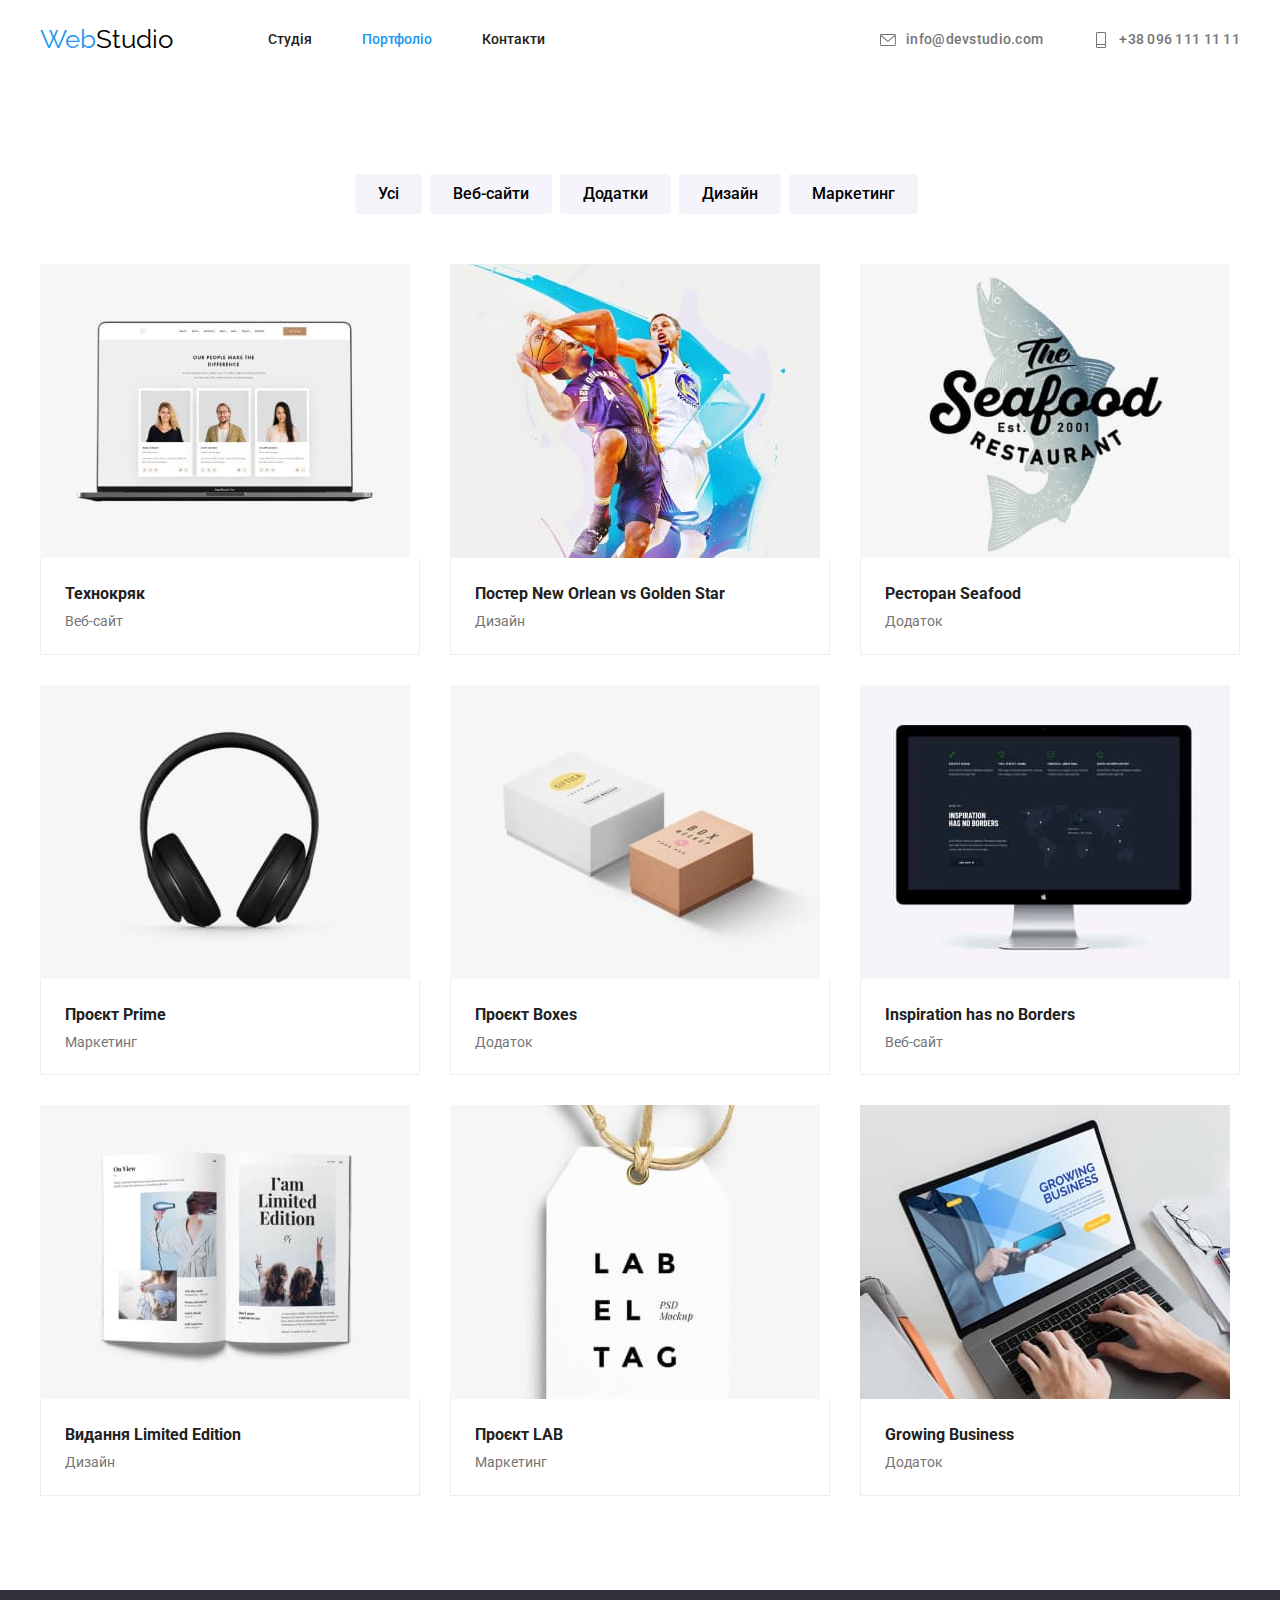
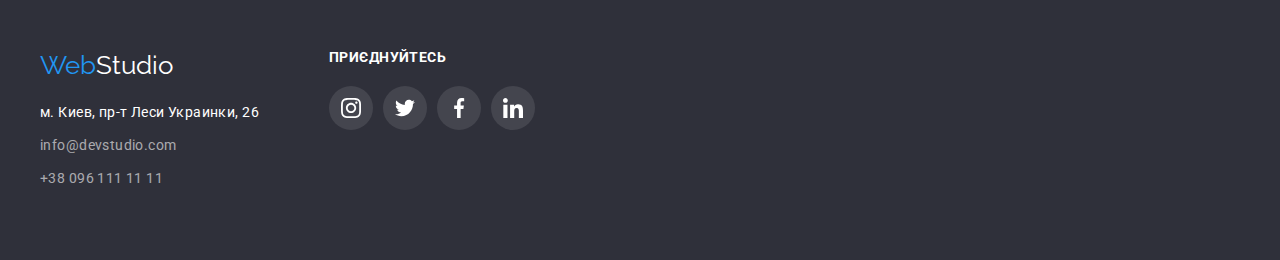
==== portfolio.html @ ed836185 "№" ====
<!DOCTYPE html>
<html lang="uk">
<head>
    <meta charset="UTF-8">
    <meta http-equiv="X-UA-Compatible" content="IE=edge">
    <meta name="viewport" content="width=device-width, initial-scale=1.0">
    <title>WebStudio</title>
    <link rel="preconnect" href="https://fonts.googleapis.com">
    <link rel="preconnect" href="https://fonts.gstatic.com" crossorigin>
    <link href="https://fonts.googleapis.com/css2?family=Raleway:wght@700&family=Roboto:wght@400;500;700;900&display=swap" rel="stylesheet">
    <link rel="stylesheet" href="https://cdnjs.cloudflare.com/ajax/libs/modern-normalize/1.1.0/modern-normalize.min.css" integrity="sha512-wpPYUAdjBVSE4KJnH1VR1HeZfpl1ub8YT/NKx4PuQ5NmX2tKuGu6U/JRp5y+Y8XG2tV+wKQpNHVUX03MfMFn9Q==" crossorigin="anonymous" referrerpolicy="no-referrer">
    <link rel="stylesheet" href="./сss/styles.css">
</head>
<body>
    <!--Project-->
<div class="container">
    <header>
        <nav class="conteiner main-nav">
            <a href="./index.html" class="logo">Web<span class="heder-logo">Studio</span></a> 
            <ul class="site-nav list">
                <li class="item"><a href="./index.html" class="link">Студія</a></li>
                <li class="item"><a href="portfolio.html" class="link current">Портфоліо</a></li>
                <li class="item"><a href="" class="link">Контакти</a></li>
            </ul>       
<!--Contacts-->
            <ul class="contact list">
                <li class="item">
                    <a href="mailto:info@devstudio.com" class="contact mail">
                    <svg class="contact-icon">
                        <use href="./imeges/symbol-1.svg#icon-envelope"></use>
                    </svg>info@devstudio.com</a>
                </li>
                <li class="item"><a href="tel:+380961111111" class="contact tel">
                    <svg class="contact-icon">
                        <use href="./imeges/symbol-1.svg#icon-vector"></use>
                    </svg>+38 096 111 11 11</a>
                </li>
            </ul>
        </nav> 
        </header>
</div>
<!--Cnopka-->
<main>

<section class="section no-padding">
    <h1 class="visually-hidden">Портфоліо</h1>
    <div class="container">
        <ul class="cry list">
            <li class="item"><button type="button" class="button secondori links">Усі</button></li>
            <li class="item"><button type="button" class="button secondori links">Веб-сайти</button></li>
            <li class="item"><button type="button" class="button secondori links">Додатки</button></li>
            <li class="item"><button type="button" class="button secondori links">Дизайн</button></li>
            <li class="item"><button type="button" class="button secondori links">Маркетинг</button><li>
        </ul>

<!--Portfolio-->
    <ul class="portfolio-foto list">
            <li class="item-portfolio">
                <a href="">
                    <img src="./imeges/portfolio/portfol1.jpg" alt="компьютер з фотографиями людей"
                    width="370"></a>
                <div class="card-heading">
            <h2 class="title">Технокряк</h2>
            <p>Веб-сайт</p>
                </div>
            </li>

            <li class="item-portfolio"> 
                <a href="">
                    <div class="animation-card">
                        <img src="./imeges/portfolio/portfol2.jpg" alt="два баскетболiста"
                        width="370">
                        <p class="text-animation">Ресурс пропонує комплексні пропозиції з різним рівнем функціоналу та сервісів. Все це дозволить відвідувачу отримати вичерпні відомості про компанію чи приватну особу.</p>
                    </div></a>
                    <div class="card-heading">
                        <h2 class="title">Постер New Orlean vs Golden Star</h2>
                        <p>Дизайн</p>
                    </div>
                
            </li>
            <li class="item-portfolio">
                <a href="">
                    <img src="./imeges/portfolio/portfol3.jpg" alt="логотип з зображенням риби Ресторан Seafood"
                        width="370"></a> 
                <div class="card-heading">
                    <h2 class="title">Ресторан Seafood</h2>
                    <p>Додаток</p>
                </div>  
            </li>
            <li class="item-portfolio">
                <a href="">
                    <img src="./imeges/portfolio/portfol4.jpg" alt="навушники чорного кольору"
                        width="370"></a>
                <div class="card-heading">
                    <h2 class="title">Проєкт Prime</h2>
                    <p>Маркетинг</p>
                </div>
            </li> 
            <li class="item-portfolio"> 
                <a href="">
                    <img src="./imeges/portfolio/portfol5.jpg" alt=" двi циглини одна бiла друга коричнева"
                        width="370"></a>
                    <div class="card-heading">
                        <h2 class="title">Проєкт Boxes</h2>
                        <p>Додаток</p>
                    </div>
            </li>
            <li class="item-portfolio"> 
                <a href="">
                    <img src="./imeges/portfolio/portfol6.jpg" alt="монiтор экрану"
                        width="370"></a>
                    <div class="card-heading">
                        <h2 class="title">Inspiration has no Borders</h2>
                        <p>Веб-сайт</p>
                    </div>
            </li>
            <li class="item-portfolio">
                <a href="">
                    <img src="./imeges/portfolio/portfol7.jpg" alt="розгорнута книга"
                    width="370"></a>
                    <div class="card-heading">
                        <h2 class="title">Видання Limited Edition</h2>
                        <p>Дизайн</p>
                    </div>
            </li>
            <li class="item-portfolio"> 
                <a href="">
                    <img src="./imeges/portfolio/portfol8.jpg" alt="таблиця з лiтерами"
                    width="370"></a>
                    <div class="card-heading">
                        <h2 class="title">Проєкт LAB</h2>
                        <p>Маркетинг</p>
                    </div>
            </li>
            <li class="item-portfolio"> 
                <a href="">
                    <img src="./imeges/portfolio/portfol9.jpg" alt="руки людини яка працюе за компьютером"
                    width="370"></a>
                    <div class="card-heading">
                        <h2 class="title">Growing Business</h2>
                        <p>Додаток</p>
                    </div>
            </li>
        </ul>
    </div>
</section>
</main>
        <!--footer-->
    <footer class="footer">
        <div class="container">
            <div class="footer-balance">
                <a href="./index.html" class="logo">Web<span class="footer-logo">Studio</span></a>
            <address>
                <ul class=" footer-list">
                    <li class="item"><a href="https://goo.gl/maps/CPtrU1FHBa2aNyZL9" target="_blank" rel="noopener noreferrer nofollow" class="footer-adress">м. Киев, пр-т Леси Украинки, 26</a></li>
                    <li class="item"><a href="mailto:info@devstudio.com" class="footer-contact">info@devstudio.com</a></li>
                    <li class="item"><a href="tel:+380961111111" class="footer-contact">+38 096 111 11 11</a></li>
                </ul>
            </address>
            </div>
            <div class="footer-seti">
                <h2 class="footer-title">приєднуйтесь</h2>
                <ul class="icon-list">
                    <li class="footer-options"> 
                        <a href="#" class="footer-link">
                            <svg class="footer-icon">
                                <use href="./imeges/symbol-1.svg#icon-instagram"></use>
                            </svg>
                        </a>
                    </li>
                    <li class="footer-options">
                        <a href="#" class="footer-link">
                            <svg class="footer-icon">
                                <use href="./imeges/symbol-1.svg#icon-twitter"></use>
                            </svg>
                        </a>
                    </li>
                    <li class="footer-options">
                        <a href="#" class="footer-link">
                            <svg class="footer-icon">
                                <use href="./imeges/symbol-1.svg#icon-facebook"></use>
                            </svg>
                        </a>
                    </li>
                    <li class="footer-options">
                        <a href="#" class="footer-link">
                            <svg class="footer-icon">
                                <use href="./imeges/symbol-1.svg#icon-linkedin"></use>
                            </svg>
                        </a>
                    </li>
                </ul>
            </div>
        </div>
    </footer>  
</body>
</html>
---- сss/styles.css ----
/*цвет основного текста #212121 */
/*цвет вторичного текста #757575 */
/*акцент #2196F3 */
/*цвет основного фона #FFFFFF */
/* вторичный цвет фона F5F4FA */

:root {
    --primary-text-color:#212121;
    --tittle-text-color:#212121;
    --accent-color:#2196F3;
    --poragraf-color:#757575;
}

h1,
h2,
h3,
h4,
h5,
a {
    margin:0;
    padding:0;
}
ul {
    margin: 0;
    padding: 0;
}

body {
    background:#FFFFFF;
    color: #212121;
    font-family: 'Roboto', sans-serif;
    font-style: normal;
    font-size: 14px;
    line-height:1.7;
    text-decoration:none;
    margin: 0;
}

img {
    display: block;
    max-width: 100%;
    height: auto;
}
/*logo*/
.logo {
    font-family: 'Raleway';
    color: #2196F3;
    font-family:Raleway,sans-serif;
    font-size: 26px;
    line-height: 1.2;
    text-decoration:none;
}
.heder-logo{
    font-family: 'Raleway';
    color: #000000;
}

.list {
    padding: 0;
    margin: 0;
    list-style:none;
}
/* main-nav */
.main-nav{
    display: flex;
    align-items: center;
}
/*site-nav*/
.site-nav {
    font-family: 'roboto';
    display: flex;
    margin-left: 95px; ;
    
}
.site-nav .item:not(:last-child){
    margin-right: 50px;
}
.site-nav .link {
    
    display: block;
    padding-top: 32px;
    padding-bottom: 32px;

    color: #212121;
    font-weight: 500;
    font-size: 14px;
    line-height: 1.14;
    text-decoration: none;
}
    
.site-nav .link:hover,
.site-nav .link:focus { 
    color: #2196F3; 
    border-radius: 4px;
    text-decoration: none;
}

.site-nav .link.current {
    color:#2196F3;
}
/*contact*/
.contact {
    font-family: 'roboto';
    display: flex;
    margin-left: auto;
}
.contact-icon {
    content: "";
    width: 16px;
    height: 16px;
    margin-right: 10px;
    background-size: contain; 
    fill: currentColor;
}
.contact .tel {
    content: "";
    width: 100%;
    height: 100%;
    background-size: contain;
}
.contact .mail{
    content: "";
    width: 100%;
    height: 100%;
    background-size: contain;
}

.contact .item:not(:last-child){
    margin-right: 50px;
}
.contact {
    color: #757575 ;
    font-weight: 500;
    font-size: 14px;
    line-height: 1.14;
    letter-spacing: 0.02em;
}
.contact :hover,
.contact :focus {
    color: #2196F3;
}
.contact .mail:hover ,
.contact .mail:focus  {
    fill: currentColor;
}

/*fondament*/
.foundation { 
    
    font-family: 'roboto';
    font-style: normal;
    padding-top: 200px;
    padding-bottom: 200px;
    background-color: #757575;
    background-image: linear-gradient(rgba(47, 48, 58, 0.4),rgba(47, 48, 58, 0.4)),url(../imeges/img.jpg);
    max-width: 1600px;
    height: 600px;
    margin: 0 auto;
    text-align: center;
}
.foundation-title{
    display: block;
    width: 696px;
    margin: 0 auto;
    margin-top: 0;
    margin-bottom:30px;
}
.foundation-title{
    color:#FFFFFF ; 
    
    font-family: 'roboto';
    font-style: normal;
    font-weight: 900;
    font-size: 44px;
    line-height: 1.36;
    text-align: center;
    letter-spacing: 0.06em;
    text-transform: uppercase;
}

/*section featur*/
.feature.item {
    list-style: var(--point);
    flex-basis: calc((100% - 90px) / 4);
}
.feature {
    display: flex;
    gap: 30px;
}
.feature .list .item{
    width:270px;
    height: 74px;
}
.list-item::before {
    display:block ;
    content: "";
    width: 270px;
    height: 120px;
    background-size: 70px 70px;
    background-repeat: no-repeat;
    background-position: center;
    background-color: #F5F4FA;
    margin-bottom: 30px;
    
}
.icon-antenna::before{
    background-image: url(../imeges/antenna.svg);
}
.icon-clock::before{
    background-image: url(../imeges/clock.svg);
}
.icon-diagram::before{
    background-image: url(../imeges/diagram.svg) ;
}
.icon-astronaut::before{
    background-image: url(../imeges/astronaut.svg);
}

.section-title {
    padding-top: 0;
    color: #212121 ;
    margin-bottom: 50px;

    font-weight: 700;
    font-size: 36px;
    line-height: 1.2;
    text-align: center;
    text-decoration:none;
    letter-spacing: 0.03em;
}
.feature-title {
    margin-bottom: 10px;
    Font-weight: 700;
    font-size: 14px;
    line-height: 1.14;
    letter-spacing: 0.03em;
}
.feature-text{
    font-weight: 400;
    font-size: 14px;
    line-height: 1.71;
    letter-spacing: 0.03em;
}
.feature .list .title {
    color: #000000;
    font-weight: 700;
    font-size: 14px;
    line-height: 1.14;
    
}

.feature .list .link{
    color:#2196F3 ;
}

/* Занятие */
.ocupation {
    position: relative;
    display: flex;
    gap: 30px;
}

.product-actions{
    position: absolute;

    top: 76%;
    width: 370px;
    height: 70px;
    background: rgba(47, 48, 58, 0.8);
    border: 1px solid #000000;
    box-shadow: 0px 4px 4px rgba(0, 0, 0, 0.25);
    
    display: flex;

}
.box-text{
    margin-top:  27px ;
    margin-left: 30% ;

    font-weight: 700;
    font-size: 14px;
    line-height: 1.1;
    text-align: center;
    letter-spacing: 0.03em;
    text-transform: uppercase;

    color: #FFFFFF
}
.ocupation .list{
    width:370px;
    height:294px;
    
}

/*tima*/
.team {
    display: flex;
    gap: 30px;
    background: #F5F4FA;
}
.team .list .title{
    font-weight: 700;
    font-size: 18px;
    line-height: 2;
}
.team .list, .title {
    color:#212121;
}
.team .item{
    background-color: #FFFFFF;
    width: calc((100% - 90px) / 4);
    box-shadow: 0px 1px 3px rgba(0, 0, 0, 0.12), 0px 1px 1px rgba(0, 0, 0, 0.14), 0px 2px 1px rgba(0, 0, 0, 0.2);
    border-radius: 0px 0px 4px 4px;
}

.team-title{
    margin-top: 0;
    margin-bottom: 10px;
    font-weight: 500;
    font-size: 16px;
    line-height: 1.2;
    text-align: center;
    letter-spacing: 0.03em;
}
.team-text{
    font-weight: 400;
    font-size: 16px;
    line-height: 1.2;
    text-align: center;
    letter-spacing: 0.03em;
    margin-bottom: 16px;
}

.tima-foto{
    
    width: 270px;
    height: 260px;
    border-radius: 0px;
    
}
.team-heading{
    padding:30px ;
    border-bottom:1px solid #eee; 
    border-left: 1px solid #eee;
    border-right: 1px solid #eee;
}
.icon-list{
    display: flex;
    list-style:none;
    gap: 10px;
}
.team-options{
    content:"";
    width: 44px;
    height: 44px; 
    
} 

.team-link{
    display: flex;
    align-items: center; 
    justify-content: center; 
    width:100%;
    height: 100%;
    padding: 0;
    border: none;
    color:#AFB1B8;
    border-radius: 50%;
}
.team-link:hover,
.team-link:focus{
    color:#FFFFFF;
    background-color: #188CE8;
}
.team-icon{
    width: 20px; 
    height: 20px;
    fill: currentColor;
}
/* client */
.icon-list{
    display: flex;
}
.clients-options{
    content:"";
    width: 170px;
    height: 92px;
    list-style: none; 
    margin: 0 auto;
} 

.clients-link{
    display: flex;
    align-items: center; 
    justify-content: center; 
    width:100%;
    height: 100%;
    padding: 0;
    border: none;
    color:#AFB1B8;
    border: 1px solid #AFB1B8;
    border-radius: 4px;
    gap: 30px;
}
.clients-link:hover,
.clients-link:focus{
    color:#188CE8;
    border-color: #188CE8;
}
.clients-icon{
    width: 106px; 
    height: 60px;
    fill: currentColor;
}
/*button*/
.button {
    background-color: #188CE8;
    color:#FFFFFF;
    font-weight: 700;
    font-size: 16px;
    line-height: 1.8;
    text-decoration:none;
    font-family:inherit ; 
}

.button {
    cursor: pointer;
    font-family:inherit ;
    border: 1px solid transparent;
}
.button-primary {
    background-color: #188CE8;
    color: #FFFFFF;
    display: flex;
    border: 1px solid transparent;
    font-family:inherit ;
    display: inline-block;
    padding: 10px 32px; 
    border-radius: 4px;
    min-width: 216px;
    text-align: center;
}
.button-primary{
    font-family: 'Roboto';
    font-style: normal;
    font-weight: 700;
    font-size: 16px;
    line-height: 1.88;

    align-items: center;
    text-align: center;
    letter-spacing: 0.06em;
}
.button-primary:focus,
.button-primary:hover {
    background-color: #2196F3;
    color: #FFFFFF;
}

/*paragraf*/
p {
    color: #757575;
    text-decoration:none;
    margin: 0;
    padding: 0;
}
    /*cnopka*/
.cry {
    display: flex;
    justify-content: center;
    gap: 8px;
    margin-bottom: 50px;
    
}
.cry .button {
    background-color: #F5F4FA;
    color: #000000;
    padding: 6px 22px;
    font-weight: 500;
    font-size: 16px;
    line-height: 1.62;
}


.cry .list, .links:hover,
.cry .list, .links:focus { 
    background-color: #2196F3;
    color: #FFFFFF;
    box-shadow: 0px 3px 1px rgba(0, 0, 0, 0.1), 0px 1px 2px rgba(0, 0, 0, 0.08), 0px 2px 2px rgba(0, 0, 0, 0.12);
    
} 
.button.secondori.links{
    padding: 6px 22px; 
    display: inline-block;
    border-radius: 8px;
    text-align: center;
    
    border-radius: 4px;
}
/*Portfolio*/
.portfolio-foto {
    position: relative;
    display: flex;
    flex-wrap: wrap;
    gap: 30px;
    padding-bottom: 94px;
}
.portfolio-foto .item-portfolio{
    width: calc((100% - 60px) / 3);
}

.portfolio-foto .title{
    font-weight: 700;
    font-size: 16px;
    line-height: 2.0;
}
/* card */
.card-heading{
    padding:20px 24px;
    border-bottom:1px solid #eee;
    border-left: 1px solid #eee;
    border-right: 1px solid #eee;
}
.portfolio-foto .item-portfolio:hover,
.portfolio-foto .item-portfolio:focus {
    transform: translateY(0%);
    opacity: 1;
    box-shadow: 0px 1px 1px rgba(0, 0, 0, 0.12), 0px 4px 4px rgba(0, 0, 0, 0.06), 1px 4px 6px rgba(0, 0, 0, 0.16);
}

.portfolio .list .title {
    font-weight: 700;
    font-size: 18px;
    line-height: 2;
    text-decoration:none;
}
.text-animation:hover,
.text-animation:focus{
    transform: translateY(0%);
    opacity: 1;
}


.animation-card{
    position: relative;
    overflow: hidden;
    top: 0%;
    left: 0%;
    width: 370px;
    height: 294px;
}
.text-animation{
    position: absolute;
    top: 0;
    left: 0;
    padding-top: 63px;
    padding-right: 24px;
    padding-bottom: 63px;
    padding-left: 24px;
    width: 100%;
    height: 100%;
    background: rgba(33, 150, 243, 0.9);
    font-size: 18px;
    line-height: 1.56;
    color: #FFFFFF;
    transform: translateY(100%);
    opacity: 1;
    transition: transform 250ms cubic-bezier(0.4, 0, 0.2, 1),
    opacity 250ms cubic-bezier(0.4, 0, 0.2, 1);
}
a {
    text-decoration: none;
}

/*foter*/
.footer {
    padding-top: 60px;
    padding-bottom: 60px;
    background-color: #2F303A;
}
.footer-logo {
    color: #FFFFFF;
}
.footer .logo{
    display: block;
    margin-bottom: 20px;
}

.footer-list .item{
    font-family: 'Roboto';
    font-style: normal;
    list-style:none;
    margin-bottom: 9px;
}
.footer-contact{
    color:rgba(255, 255, 255, 0.6);
    font-style: normal;
    font-weight: 400;
    font-size: 14px;
    line-height: 1.7;
    letter-spacing: 0.03em;
}
.footer-adress{
    font-style: normal;
    font-weight: 400;
    font-size: 14px;
    line-height: 1.71 ;
    letter-spacing: 0.03em;
    color: #FFFFFF;    
}

.footer-title{
    font-weight: 700;
    font-size: 14px;
    line-height: 1.1;
    letter-spacing: 0.03em;
    text-transform: uppercase;
    color: #FFFFFF;
    margin-bottom: 20px;
}
.footer .container{
    display: flex;
}
.footer-options{
    content:"";
    width: 44px;
    height: 44px; 
} 

.footer .icon-list{ 
    display: flex;
    align-items: center;
}

.footer-balance{
    margin-right: 70px;
}
.footer-link{
    margin: 0;
    display: flex;
    align-items: center; 
    justify-content: center; 
    width:100%;
    height: 100%;
    padding: 0;
    border: none;
    color:#FFFFFF;
    border-radius: 50%;
    background-color: rgba(255, 255, 255, 0.1);
}
.footer-link:hover,
.footer-link:focus{
    color:#FFFFFF;
    background-color: #188CE8;
}
.footer-icon{
    width: 20px; 
    height: 20px;
    fill: currentColor;
}

.container{
    width: 1200px;
    padding-left: 15px;
    padding-right: 15px;
    margin-left: auto;
    margin-right: auto;
}

.section.no-padding{
    padding-bottom: 0;
}

.section {
    padding-top: 94px;
    padding-bottom: 94px;
}
.visually-hidden {
    position: absolute;
    white-space: nowrap;
    width: 1px;
    height: 1px;
    overflow: hidden;
    border: 0;
    padding: 0;
    clip: rect(0 0 0 0);
    clip-path: inset(50%);
    margin: -1px;
}
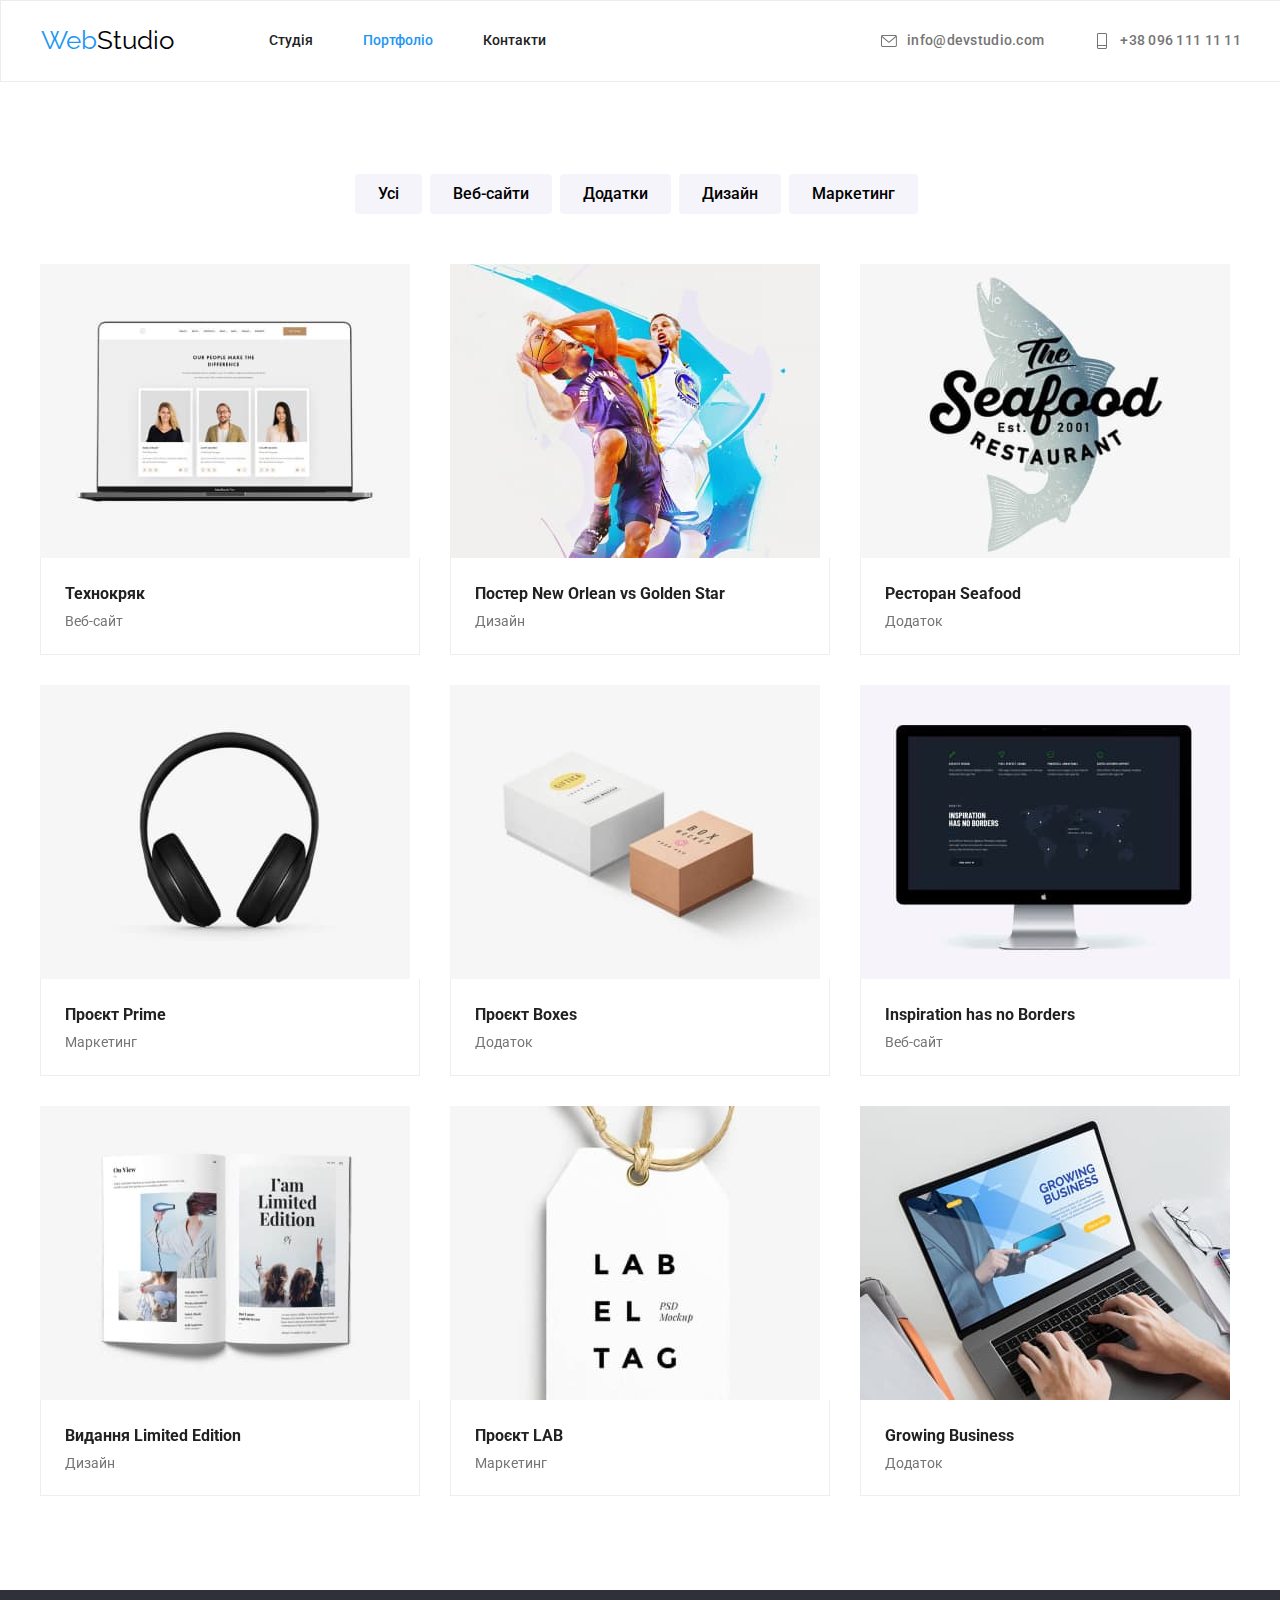
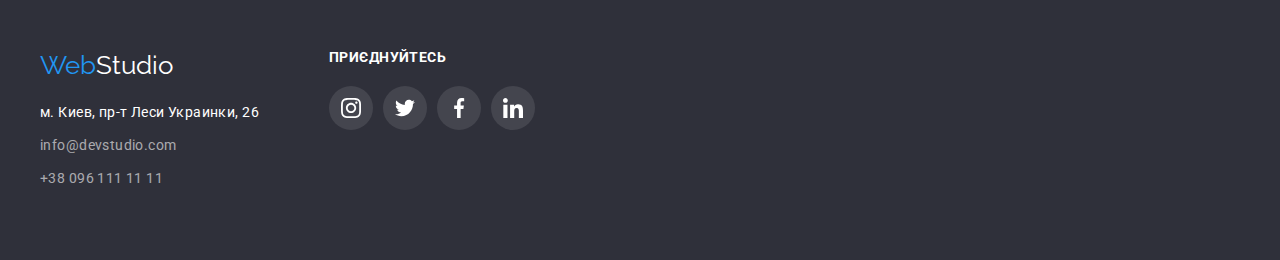
==== commit c0338483: "dz" ====
--- a/portfolio.html
+++ b/portfolio.html
@@ -13,8 +13,8 @@
 </head>
 <body>
     <!--Project-->
-<div class="container">
-    <header>
+<header class="header">
+    <div class="container">
         <nav class="conteiner main-nav">
             <a href="./index.html" class="logo">Web<span class="heder-logo">Studio</span></a> 
             <ul class="site-nav list">
@@ -56,86 +56,118 @@
 <!--Portfolio-->
     <ul class="portfolio-foto list">
             <li class="item-portfolio">
-                <a href="">
-                    <img src="./imeges/portfolio/portfol1.jpg" alt="компьютер з фотографиями людей"
-                    width="370"></a>
-                <div class="card-heading">
-            <h2 class="title">Технокряк</h2>
-            <p>Веб-сайт</p>
-                </div>
+                <a  class="animation" href="">
+                    <div class="animation-card">
+                        <img src="./imeges/portfolio/portfol1.jpg" alt="компьютер з фотографиями людей"
+                        width="370">
+                        <p class="text-animation">Ресурс пропонує комплексні пропозиції з різним рівнем функціоналу та сервісів. Все це дозволить відвідувачу отримати вичерпні відомості про компанію чи приватну особу.</p>
+                    </div>
+                </a>
+                    <div class="card-heading">
+                        <h2 class="title">Технокряк</h2>
+                        <p>Веб-сайт</p>
+                    </div>
             </li>
 
             <li class="item-portfolio"> 
-                <a href="">
+                <a class="animation" href="" >
                     <div class="animation-card">
                         <img src="./imeges/portfolio/portfol2.jpg" alt="два баскетболiста"
                         width="370">
                         <p class="text-animation">Ресурс пропонує комплексні пропозиції з різним рівнем функціоналу та сервісів. Все це дозволить відвідувачу отримати вичерпні відомості про компанію чи приватну особу.</p>
-                    </div></a>
+                    </div>
+                </a>
                     <div class="card-heading">
                         <h2 class="title">Постер New Orlean vs Golden Star</h2>
                         <p>Дизайн</p>
                     </div>
-                
-            </li>
-            <li class="item-portfolio">
-                <a href="">
-                    <img src="./imeges/portfolio/portfol3.jpg" alt="логотип з зображенням риби Ресторан Seafood"
-                        width="370"></a> 
-                <div class="card-heading">
-                    <h2 class="title">Ресторан Seafood</h2>
-                    <p>Додаток</p>
-                </div>  
-            </li>
-            <li class="item-portfolio">
-                <a href="">
-                    <img src="./imeges/portfolio/portfol4.jpg" alt="навушники чорного кольору"
-                        width="370"></a>
-                <div class="card-heading">
-                    <h2 class="title">Проєкт Prime</h2>
-                    <p>Маркетинг</p>
-                </div>
+            </li>
+            <li class="item-portfolio">
+                <a  class="animation" href="">
+                    <div class="animation-card">
+                        <img src="./imeges/portfolio/portfol3.jpg" alt="логотип з зображенням риби Ресторан Seafood"
+                        width="370">
+                        <p class="text-animation">Ресурс пропонує комплексні пропозиції з різним рівнем функціоналу та сервісів. Все це дозволить відвідувачу отримати вичерпні відомості про компанію чи приватну особу.</p>
+                    </div>
+                </a> 
+                    <div class="card-heading">
+                        <h2 class="title">Ресторан Seafood</h2>
+                        <p>Додаток</p>
+                    </div>  
+            </li>
+            <li class="item-portfolio">
+                <a  class="animation" href="">
+                    <div class="animation-card">
+                        <img src="./imeges/portfolio/portfol4.jpg" alt="навушники чорного кольору"
+                        width="370">
+                        <p class="text-animation">Ресурс пропонує комплексні пропозиції з різним рівнем функціоналу та сервісів. Все це дозволить відвідувачу отримати вичерпні відомості про компанію чи приватну особу.</p>
+                    </div>
+                </a>
+                    <div class="card-heading">
+                        <h2 class="title">Проєкт Prime</h2>
+                        <p>Маркетинг</p>
+                    </div>
             </li> 
             <li class="item-portfolio"> 
-                <a href="">
-                    <img src="./imeges/portfolio/portfol5.jpg" alt=" двi циглини одна бiла друга коричнева"
-                        width="370"></a>
+                <a  class="animation" href="">
+                    <div class="animation-card">
+                        <img src="./imeges/portfolio/portfol5.jpg" alt=" двi циглини одна бiла друга коричнева"
+                        width="370">
+                        <p class="text-animation">Ресурс пропонує комплексні пропозиції з різним рівнем функціоналу та сервісів. Все це дозволить відвідувачу отримати вичерпні відомості про компанію чи приватну особу.</p>
+                    </div>
+                </a>
                     <div class="card-heading">
                         <h2 class="title">Проєкт Boxes</h2>
                         <p>Додаток</p>
                     </div>
             </li>
             <li class="item-portfolio"> 
-                <a href="">
-                    <img src="./imeges/portfolio/portfol6.jpg" alt="монiтор экрану"
-                        width="370"></a>
+                <a  class="animation" href="">
+                    <div class="animation-card">
+                        <img src="./imeges/portfolio/portfol6.jpg" alt="монiтор экрану"
+                        width="370">
+                        <p class="text-animation">Ресурс пропонує комплексні пропозиції з різним рівнем функціоналу та сервісів. Все це дозволить відвідувачу отримати вичерпні відомості про компанію чи приватну особу.</p>
+                    </div>
+                </a>
                     <div class="card-heading">
                         <h2 class="title">Inspiration has no Borders</h2>
                         <p>Веб-сайт</p>
                     </div>
             </li>
             <li class="item-portfolio">
-                <a href="">
-                    <img src="./imeges/portfolio/portfol7.jpg" alt="розгорнута книга"
-                    width="370"></a>
+                <a  class="animation" href="">
+                    <div class="animation-card">
+                        <img src="./imeges/portfolio/portfol7.jpg" alt="розгорнута книга"
+                        width="370">
+                        <p class="text-animation">Ресурс пропонує комплексні пропозиції з різним рівнем функціоналу та сервісів. Все це дозволить відвідувачу отримати вичерпні відомості про компанію чи приватну особу.</p>
+                    </div>
+                </a>
                     <div class="card-heading">
                         <h2 class="title">Видання Limited Edition</h2>
                         <p>Дизайн</p>
                     </div>
             </li>
             <li class="item-portfolio"> 
-                <a href="">
-                    <img src="./imeges/portfolio/portfol8.jpg" alt="таблиця з лiтерами"
-                    width="370"></a>
+                <a  class="animation" href="">
+                    <div class="animation-card">
+                        <img src="./imeges/portfolio/portfol8.jpg" alt="таблиця з лiтерами"
+                        width="370">
+                        <p class="text-animation">Ресурс пропонує комплексні пропозиції з різним рівнем функціоналу та сервісів. Все це дозволить відвідувачу отримати вичерпні відомості про компанію чи приватну особу.</p>
+                    </div>
+                </a>
                     <div class="card-heading">
                         <h2 class="title">Проєкт LAB</h2>
                         <p>Маркетинг</p>
                     </div>
             </li>
             <li class="item-portfolio"> 
-                <a href="">
-                    <img src="./imeges/portfolio/portfol9.jpg" alt="руки людини яка працюе за компьютером"
-                    width="370"></a>
+                <a  class="animation" href="">
+                    <div class="animation-card">
+                        <img src="./imeges/portfolio/portfol9.jpg" alt="руки людини яка працюе за компьютером"
+                        width="370">
+                        <p class="text-animation">Ресурс пропонує комплексні пропозиції з різним рівнем функціоналу та сервісів. Все це дозволить відвідувачу отримати вичерпні відомості про компанію чи приватну особу.</p>
+                    </div>
+                </a>
                     <div class="card-heading">
                         <h2 class="title">Growing Business</h2>
                         <p>Додаток</p>
@@ -192,6 +224,6 @@
                 </ul>
             </div>
         </div>
-    </footer>  
+    </footer> 
 </body>
 </html>--- a/сss/styles.css
+++ b/сss/styles.css
@@ -36,12 +36,22 @@
     line-height:1.7;
     text-decoration:none;
     margin: 0;
+    padding-top: 80px;
 }
 
 img {
     display: block;
     max-width: 100%;
     height: auto;
+}
+.header{
+    position: fixed;
+    width: 100%;
+    top: 0%;
+    left: 0%;
+    min-height: 80px;
+    background-color: #FFFFFF;
+    border: 1px solid #ECECEC;
 }
 /*logo*/
 .logo {
@@ -88,6 +98,10 @@
     font-size: 14px;
     line-height: 1.14;
     text-decoration: none;
+
+    transition-property: color;
+    transition-duration: 250ms;
+    transition-timing-function: cubic-bezier(0.4, 0, 0.2, 1);
 }
     
 .site-nav .link:hover,
@@ -100,11 +114,22 @@
 .site-nav .link.current {
     color:#2196F3;
 }
+.site-nav .current::after{
+    width: 78px;
+    height: 4px;
+    background: #2196F3;
+    border-radius: 2px;
+}
+    
 /*contact*/
 .contact {
     font-family: 'roboto';
     display: flex;
     margin-left: auto;
+
+    transition-property: color;
+    transition-duration: 250ms;
+    transition-timing-function: cubic-bezier(0.4, 0, 0.2, 1);
 }
 .contact-icon {
     content: "";
@@ -125,6 +150,10 @@
     width: 100%;
     height: 100%;
     background-size: contain;
+
+    transition-property: color;
+    transition-duration: 250ms;
+    transition-timing-function: cubic-bezier(0.4, 0, 0.2, 1);
 }
 
 .contact .item:not(:last-child){
@@ -276,8 +305,9 @@
 
 }
 .box-text{
-    margin-top:  27px ;
-    margin-left: 30% ;
+    margin-top:27px;
+    width: 100%;
+    height: 100%;
 
     font-weight: 700;
     font-size: 14px;
@@ -299,6 +329,7 @@
     display: flex;
     gap: 30px;
     background: #F5F4FA;
+    filter: drop-shadow(0px 4px 4px rgba(0, 0, 0, 0.25));
 }
 .team .list .title{
     font-weight: 700;
@@ -368,6 +399,10 @@
     border: none;
     color:#AFB1B8;
     border-radius: 50%;
+
+    transition-property: background-color;
+    transition-duration: 250ms;
+    transition-timing-function: cubic-bezier(0.4, 0, 0.2, 1);
 }
 .team-link:hover,
 .team-link:focus{
@@ -403,6 +438,7 @@
     border: 1px solid #AFB1B8;
     border-radius: 4px;
     gap: 30px;
+
 }
 .clients-link:hover,
 .clients-link:focus{
@@ -536,15 +572,17 @@
     line-height: 2;
     text-decoration:none;
 }
-.text-animation:hover,
-.text-animation:focus{
+.animation:hover .text-animation,
+.animation:focus .text-animation{
     transform: translateY(0%);
     opacity: 1;
 }
-
+.animation{
+    display: block;
+}
 
 .animation-card{
-    position: relative;
+    position: relative; 
     overflow: hidden;
     top: 0%;
     left: 0%;
@@ -649,6 +687,10 @@
     color:#FFFFFF;
     border-radius: 50%;
     background-color: rgba(255, 255, 255, 0.1);
+
+    transition-property: background-color;
+    transition-duration: 250ms;
+    transition-timing-function: cubic-bezier(0.4, 0, 0.2, 1);
 }
 .footer-link:hover,
 .footer-link:focus{
@@ -688,4 +730,46 @@
     clip: rect(0 0 0 0);
     clip-path: inset(50%);
     margin: -1px;
-}+}
+
+
+
+.backdrop{
+    position: fixed;
+    top: 0;
+    left: 0;
+    width: 100%;
+    height: 100%;
+    background-color: rgba(0, 0, 0, 0.2);
+
+    transition-property: background-color;
+    transition-duration: 250ms;
+    transition-timing-function: cubic-bezier(0.4, 0, 0.2, 1);
+}
+.backdrop.is-hidden{
+    opacity: 0;
+    pointer-events: none;
+}
+
+.modal{
+    position: absolute;
+    top: 50%;
+    left: 50%;
+    background-color: #FFFFFF;
+
+    min-height:528px ;
+    min-width: 581px;
+    
+    transform: translate(-50%, -50%);
+}
+
+.modal-btd{
+    position: absolute;
+    top: 8px;
+    right:8px ;
+    width: 30px;
+    height: 30px;
+    border-radius: 50%;
+    border:1px rgba(0, 0, 0, 0.1);
+    background-color: rgba(0, 0, 0, 0);
+} 
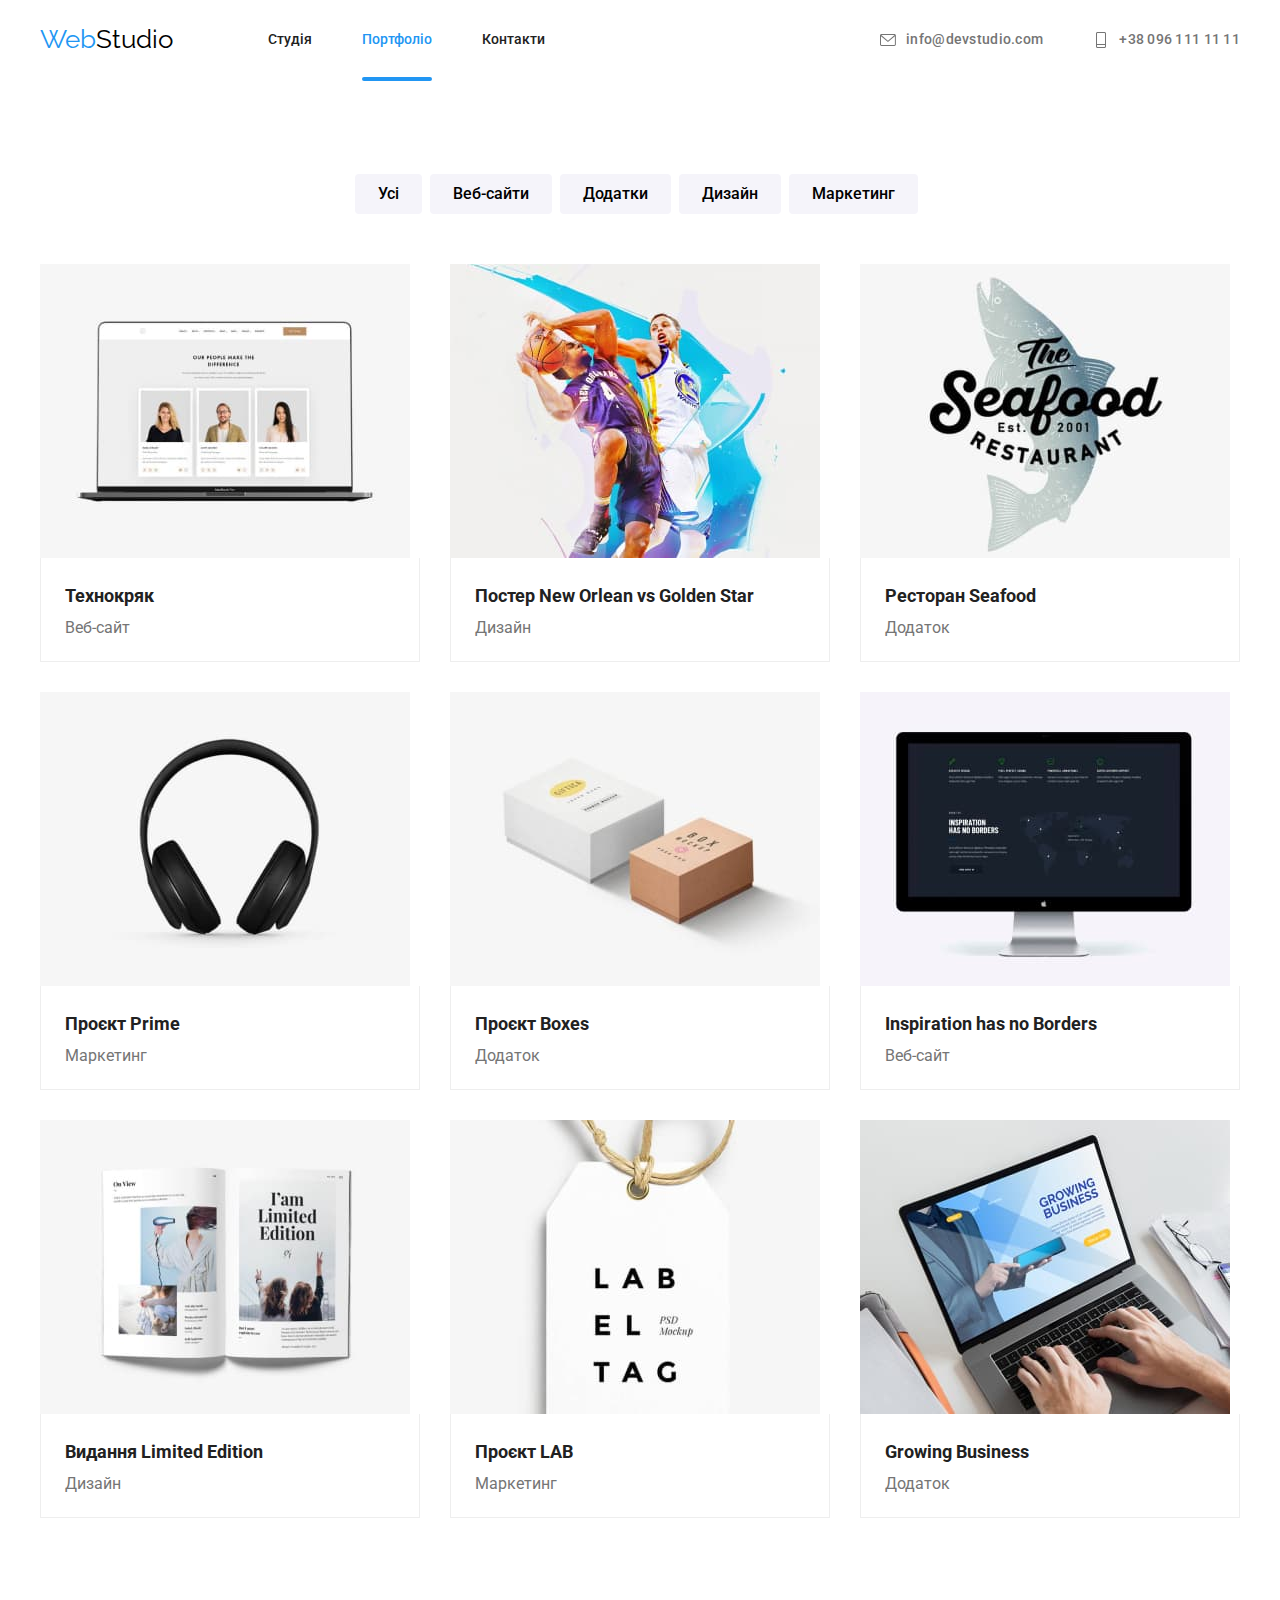
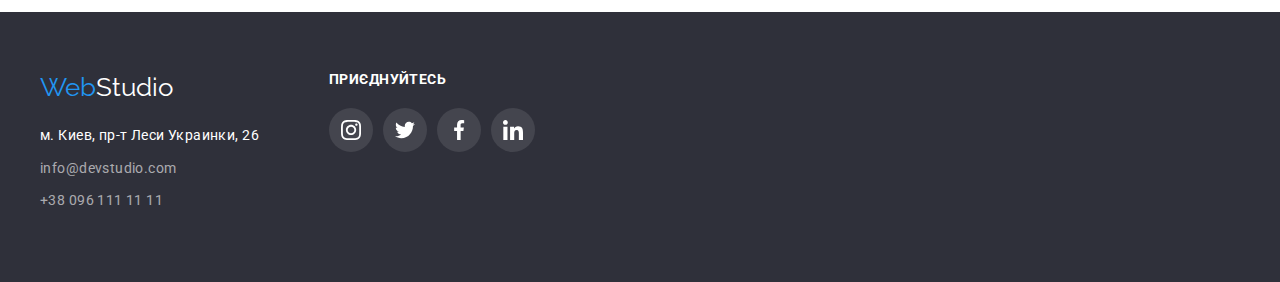
==== commit 8c3f865c: "DZ-5-3" ====
--- a/portfolio.html
+++ b/portfolio.html
@@ -62,11 +62,12 @@
                         width="370">
                         <p class="text-animation">Ресурс пропонує комплексні пропозиції з різним рівнем функціоналу та сервісів. Все це дозволить відвідувачу отримати вичерпні відомості про компанію чи приватну особу.</p>
                     </div>
-                </a>
+                
                     <div class="card-heading">
                         <h2 class="title">Технокряк</h2>
                         <p>Веб-сайт</p>
                     </div>
+                </a>
             </li>
 
             <li class="item-portfolio"> 
@@ -76,11 +77,12 @@
                         width="370">
                         <p class="text-animation">Ресурс пропонує комплексні пропозиції з різним рівнем функціоналу та сервісів. Все це дозволить відвідувачу отримати вичерпні відомості про компанію чи приватну особу.</p>
                     </div>
-                </a>
+                
                     <div class="card-heading">
                         <h2 class="title">Постер New Orlean vs Golden Star</h2>
                         <p>Дизайн</p>
                     </div>
+                </a>
             </li>
             <li class="item-portfolio">
                 <a  class="animation" href="">
@@ -89,11 +91,12 @@
                         width="370">
                         <p class="text-animation">Ресурс пропонує комплексні пропозиції з різним рівнем функціоналу та сервісів. Все це дозволить відвідувачу отримати вичерпні відомості про компанію чи приватну особу.</p>
                     </div>
-                </a> 
+                
                     <div class="card-heading">
                         <h2 class="title">Ресторан Seafood</h2>
                         <p>Додаток</p>
                     </div>  
+                </a> 
             </li>
             <li class="item-portfolio">
                 <a  class="animation" href="">
@@ -102,11 +105,12 @@
                         width="370">
                         <p class="text-animation">Ресурс пропонує комплексні пропозиції з різним рівнем функціоналу та сервісів. Все це дозволить відвідувачу отримати вичерпні відомості про компанію чи приватну особу.</p>
                     </div>
-                </a>
+                
                     <div class="card-heading">
                         <h2 class="title">Проєкт Prime</h2>
                         <p>Маркетинг</p>
                     </div>
+                </a>
             </li> 
             <li class="item-portfolio"> 
                 <a  class="animation" href="">
@@ -115,11 +119,12 @@
                         width="370">
                         <p class="text-animation">Ресурс пропонує комплексні пропозиції з різним рівнем функціоналу та сервісів. Все це дозволить відвідувачу отримати вичерпні відомості про компанію чи приватну особу.</p>
                     </div>
-                </a>
+                
                     <div class="card-heading">
                         <h2 class="title">Проєкт Boxes</h2>
                         <p>Додаток</p>
                     </div>
+                </a>
             </li>
             <li class="item-portfolio"> 
                 <a  class="animation" href="">
@@ -128,11 +133,12 @@
                         width="370">
                         <p class="text-animation">Ресурс пропонує комплексні пропозиції з різним рівнем функціоналу та сервісів. Все це дозволить відвідувачу отримати вичерпні відомості про компанію чи приватну особу.</p>
                     </div>
-                </a>
+                
                     <div class="card-heading">
                         <h2 class="title">Inspiration has no Borders</h2>
                         <p>Веб-сайт</p>
                     </div>
+                </a>
             </li>
             <li class="item-portfolio">
                 <a  class="animation" href="">
@@ -141,11 +147,12 @@
                         width="370">
                         <p class="text-animation">Ресурс пропонує комплексні пропозиції з різним рівнем функціоналу та сервісів. Все це дозволить відвідувачу отримати вичерпні відомості про компанію чи приватну особу.</p>
                     </div>
-                </a>
+                
                     <div class="card-heading">
                         <h2 class="title">Видання Limited Edition</h2>
                         <p>Дизайн</p>
                     </div>
+                </a>
             </li>
             <li class="item-portfolio"> 
                 <a  class="animation" href="">
@@ -154,11 +161,12 @@
                         width="370">
                         <p class="text-animation">Ресурс пропонує комплексні пропозиції з різним рівнем функціоналу та сервісів. Все це дозволить відвідувачу отримати вичерпні відомості про компанію чи приватну особу.</p>
                     </div>
-                </a>
+                
                     <div class="card-heading">
                         <h2 class="title">Проєкт LAB</h2>
                         <p>Маркетинг</p>
                     </div>
+                </a>
             </li>
             <li class="item-portfolio"> 
                 <a  class="animation" href="">
@@ -167,11 +175,12 @@
                         width="370">
                         <p class="text-animation">Ресурс пропонує комплексні пропозиції з різним рівнем функціоналу та сервісів. Все це дозволить відвідувачу отримати вичерпні відомості про компанію чи приватну особу.</p>
                     </div>
-                </a>
+                
                     <div class="card-heading">
                         <h2 class="title">Growing Business</h2>
                         <p>Додаток</p>
                     </div>
+                </a>
             </li>
         </ul>
     </div>
--- a/сss/styles.css
+++ b/сss/styles.css
@@ -36,7 +36,6 @@
     line-height:1.7;
     text-decoration:none;
     margin: 0;
-    padding-top: 80px;
 }
 
 img {
@@ -44,15 +43,7 @@
     max-width: 100%;
     height: auto;
 }
-.header{
-    position: fixed;
-    width: 100%;
-    top: 0%;
-    left: 0%;
-    min-height: 80px;
-    background-color: #FFFFFF;
-    border: 1px solid #ECECEC;
-}
+
 /*logo*/
 .logo {
     font-family: 'Raleway';
@@ -83,12 +74,14 @@
     display: flex;
     margin-left: 95px; ;
     
+    
 }
 .site-nav .item:not(:last-child){
     margin-right: 50px;
 }
 .site-nav .link {
-    
+    position: relative;
+
     display: block;
     padding-top: 32px;
     padding-bottom: 32px;
@@ -103,7 +96,21 @@
     transition-duration: 250ms;
     transition-timing-function: cubic-bezier(0.4, 0, 0.2, 1);
 }
-    
+.link::after{
+    content: "";
+    position: absolute;
+    left: 0;
+    bottom: -1px;
+
+    display: block;
+    width: 100%;
+    height: 4px;
+    background-color: #188CE8;
+
+    opacity: 0;
+    border-radius: 2px;
+}
+
 .site-nav .link:hover,
 .site-nav .link:focus { 
     color: #2196F3; 
@@ -115,10 +122,8 @@
     color:#2196F3;
 }
 .site-nav .current::after{
-    width: 78px;
-    height: 4px;
+    opacity: 1;
     background: #2196F3;
-    border-radius: 2px;
 }
     
 /*contact*/
@@ -302,17 +307,14 @@
     box-shadow: 0px 4px 4px rgba(0, 0, 0, 0.25);
     
     display: flex;
+    align-items: center;
+    justify-content:center;
 
 }
 .box-text{
-    margin-top:27px;
-    width: 100%;
-    height: 100%;
-
     font-weight: 700;
     font-size: 14px;
     line-height: 1.1;
-    text-align: center;
     letter-spacing: 0.03em;
     text-transform: uppercase;
 
@@ -329,7 +331,6 @@
     display: flex;
     gap: 30px;
     background: #F5F4FA;
-    filter: drop-shadow(0px 4px 4px rgba(0, 0, 0, 0.25));
 }
 .team .list .title{
     font-weight: 700;
@@ -400,7 +401,7 @@
     color:#AFB1B8;
     border-radius: 50%;
 
-    transition-property: background-color;
+    transition-property:color, background-color ;
     transition-duration: 250ms;
     transition-timing-function: cubic-bezier(0.4, 0, 0.2, 1);
 }
@@ -438,7 +439,9 @@
     border: 1px solid #AFB1B8;
     border-radius: 4px;
     gap: 30px;
-
+    transition-property:color, border-color ;
+    transition-duration: 250ms;
+    transition-timing-function: cubic-bezier(0.4, 0, 0.2, 1);
 }
 .clients-link:hover,
 .clients-link:focus{
@@ -501,6 +504,7 @@
     text-decoration:none;
     margin: 0;
     padding: 0;
+    font-size: 16px;
 }
     /*cnopka*/
 .cry {
@@ -517,6 +521,10 @@
     font-weight: 500;
     font-size: 16px;
     line-height: 1.62;
+
+    transition-property:color, background-color, box-shadow ;
+    transition-duration: 250ms;
+    transition-timing-function: cubic-bezier(0.4, 0, 0.2, 1);
 }
 
 
@@ -525,6 +533,7 @@
     background-color: #2196F3;
     color: #FFFFFF;
     box-shadow: 0px 3px 1px rgba(0, 0, 0, 0.1), 0px 1px 2px rgba(0, 0, 0, 0.08), 0px 2px 2px rgba(0, 0, 0, 0.12);
+    
     
 } 
 .button.secondori.links{
@@ -534,6 +543,7 @@
     text-align: center;
     
     border-radius: 4px;
+
 }
 /*Portfolio*/
 .portfolio-foto {
@@ -549,7 +559,7 @@
 
 .portfolio-foto .title{
     font-weight: 700;
-    font-size: 16px;
+    font-size: 18px;
     line-height: 2.0;
 }
 /* card */
@@ -559,7 +569,7 @@
     border-left: 1px solid #eee;
     border-right: 1px solid #eee;
 }
-.portfolio-foto .item-portfolio:hover,
+.portfolio-foto .item-portfolio:hover ,
 .portfolio-foto .item-portfolio:focus {
     transform: translateY(0%);
     opacity: 1;
@@ -572,8 +582,8 @@
     line-height: 2;
     text-decoration:none;
 }
-.animation:hover .text-animation,
-.animation:focus .text-animation{
+.portfolio-foto :hover .text-animation,
+.portfolio-foto :focus .text-animation{
     transform: translateY(0%);
     opacity: 1;
 }
@@ -606,7 +616,8 @@
     transform: translateY(100%);
     opacity: 1;
     transition: transform 250ms cubic-bezier(0.4, 0, 0.2, 1),
-    opacity 250ms cubic-bezier(0.4, 0, 0.2, 1);
+    opacity 250ms cubic-bezier(0.4, 0, 0.2, 1) , 
+    box-shadow 250ms cubic-bezier(0.4, 0, 0.2, 1);
 }
 a {
     text-decoration: none;
@@ -741,13 +752,14 @@
     width: 100%;
     height: 100%;
     background-color: rgba(0, 0, 0, 0.2);
-
-    transition-property: background-color;
-    transition-duration: 250ms;
-    transition-timing-function: cubic-bezier(0.4, 0, 0.2, 1);
+    transition:250ms cubic-bezier(0.4, 0, 0.2, 1),
+    opacity 250ms cubic-bezier(0.4, 0, 0.2, 1),
+    visibility 250ms cubic-bezier(0.4, 0, 0.2, 1);
+
 }
 .backdrop.is-hidden{
-    opacity: 0;
+    opacity: 0 ;
+    visibility:hidden ;
     pointer-events: none;
 }
 
@@ -757,10 +769,25 @@
     left: 50%;
     background-color: #FFFFFF;
 
-    min-height:528px ;
-    min-width: 581px;
+    width: 528px;
+    height:581px ;
     
     transform: translate(-50%, -50%);
+    
+}
+
+.icon-close{
+    position: absolute;
+    top: 50%;
+    left: 50%;
+    transform: translate(-50%, -50%);
+
+    width: 18px;
+    height: 18px;
+    transition: transform 250ms cubic-bezier(0.4, 0, 0.2, 1),
+    opacity 250ms cubic-bezier(0.4, 0, 0.2, 1);
+    /* border: 1px solid rgba(0, 0, 0, 0.1); */
+
 }
 
 .modal-btd{
@@ -769,7 +796,8 @@
     right:8px ;
     width: 30px;
     height: 30px;
+    border: 1px solid rgba(0, 0, 0, 0.1);;
+    background-color: rgba(0, 0, 0, 0);
     border-radius: 50%;
-    border:1px rgba(0, 0, 0, 0.1);
-    background-color: rgba(0, 0, 0, 0);
+
 } 
